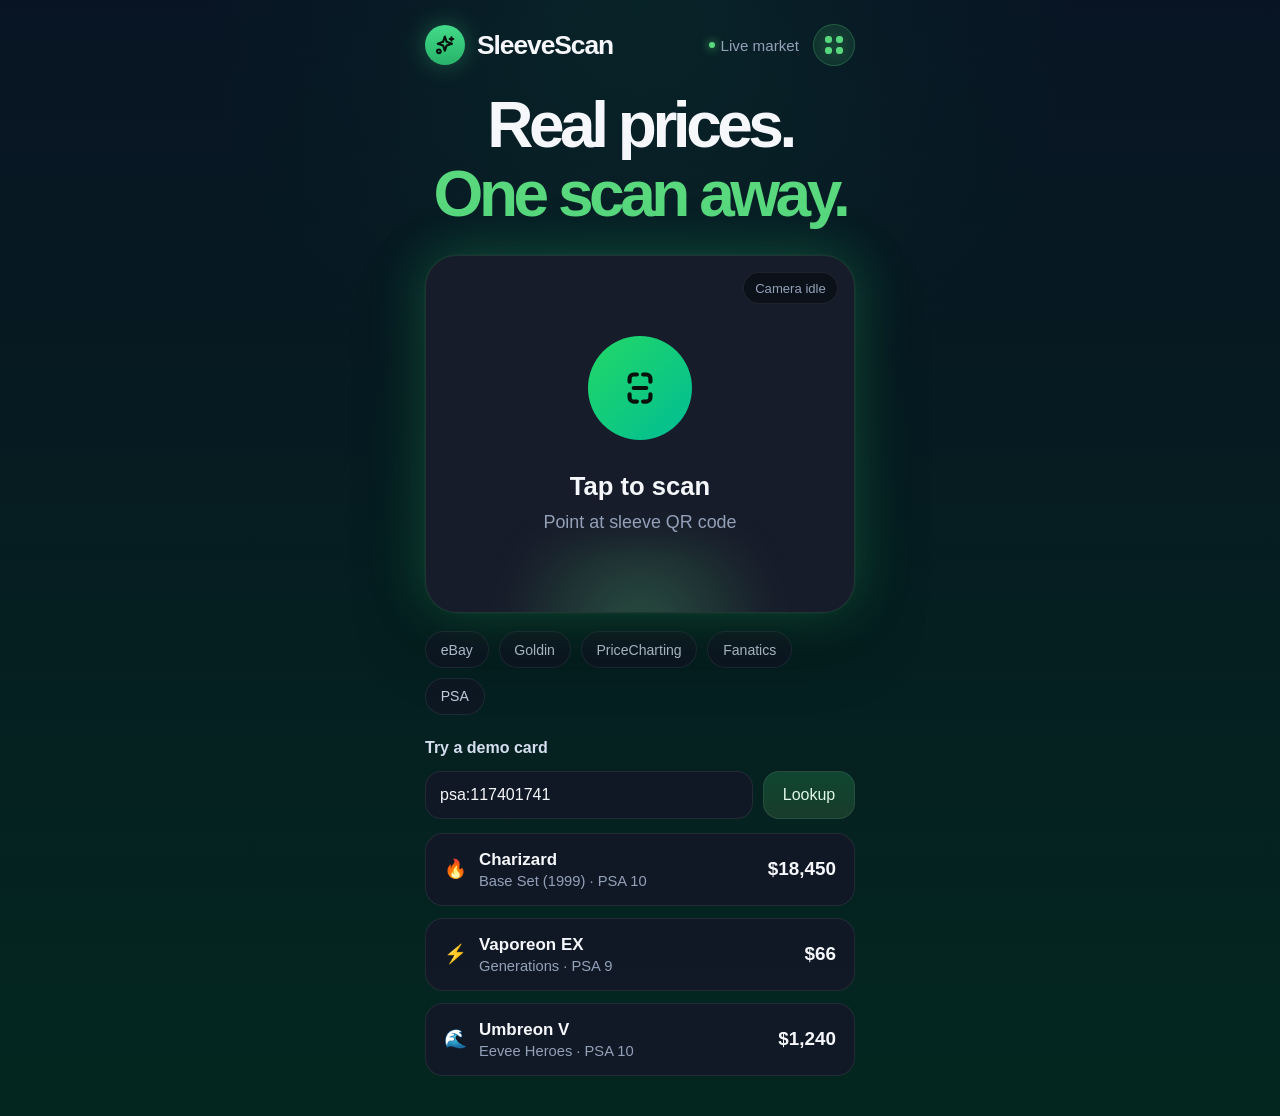
==== index.html @ 1292864e "Initial SleeveScan app" ====
<!doctype html>
<html lang="en">
  <head>
    <meta charset="UTF-8" />
    <meta name="viewport" content="width=device-width, initial-scale=1.0" />
    <title>SleeveScan</title>
    <link rel="stylesheet" href="./styles.css" />
  </head>
  <body>
    <main class="app-shell">
      <section class="mobile-frame">
        <header class="topbar">
          <div class="brand">
            <div class="brand__mark" aria-hidden="true">
              <svg viewBox="0 0 32 32" focusable="false">
                <path d="M15.8 4.7l2.4 7.1 7.1 2.4-7.1 2.4-2.4 7.1-2.4-7.1-7.1-2.4 7.1-2.4 2.4-7.1z" />
                <path d="M24.6 5.6v4.8" />
                <path d="M22.2 8h4.8" />
                <circle cx="7.8" cy="24.4" r="2.5" />
              </svg>
            </div>
            <span class="brand__name">SleeveScan</span>
          </div>
          <div class="topbar__actions">
            <p class="live-indicator">Live market</p>
            <a class="qr-nav-button" href="./qr.html" aria-label="Create Qr Code">
              <span class="qr-nav-button__grid" aria-hidden="true">
                <span></span>
                <span></span>
                <span></span>
                <span></span>
              </span>
            </a>
          </div>
        </header>

        <section class="hero">
          <h1>
            Real prices.
            <span>One scan away.</span>
          </h1>
        </section>

        <section class="scanner-panel">
          <video
            id="scanner-video"
            class="scanner-video"
            playsinline
            muted
          ></video>
          <div class="scanner-glow" aria-hidden="true"></div>
          <button id="camera-button" class="scanner-cta" type="button">
            <span class="scanner-cta__icon" aria-hidden="true">
              <svg viewBox="0 0 48 48" focusable="false">
                <path d="M14 18v-3.2c0-2.1 1.7-3.8 3.8-3.8H21" />
                <path d="M27 11h3.2c2.1 0 3.8 1.7 3.8 3.8V18" />
                <path d="M34 30v3.2c0 2.1-1.7 3.8-3.8 3.8H27" />
                <path d="M21 37h-3.2c-2.1 0-3.8-1.7-3.8-3.8V30" />
                <path d="M18 24h12" />
              </svg>
            </span>
            <strong>Tap to scan</strong>
            <span>Point at sleeve QR code</span>
          </button>
          <p id="scanner-status" class="scanner-status">
            Open the camera on a phone to scan a QR sticker, or use a demo code
            below.
          </p>
          <span id="scanner-badge" class="scanner-badge">Camera idle</span>
        </section>

        <div class="source-pills" aria-label="Source coverage">
          <span>eBay</span>
          <span>Goldin</span>
          <span>PriceCharting</span>
          <span>Fanatics</span>
          <span>PSA</span>
        </div>

        <section class="demo-section">
          <div class="demo-section__header">
            <p>Try a demo card</p>
          </div>

          <div class="scan-input-row">
            <label class="scan-input">
              <span class="sr-only">Sleeve QR code</span>
              <input
                id="code-input"
                type="text"
                placeholder="Try psa:117401741 or raw:charizard-base-4"
                autocomplete="off"
              />
            </label>
            <button id="lookup-button" class="lookup-button" type="button">
              Lookup
            </button>
          </div>

          <div class="demo-list">
            <a class="demo-card" href="./details.html?card=raw%3Acharizard-base-4">
              <div class="demo-card__info">
                <span class="demo-card__icon">🔥</span>
                <div>
                  <strong>Charizard</strong>
                  <p>Base Set (1999) · PSA 10</p>
                </div>
              </div>
              <span class="demo-card__price">$18,450</span>
            </a>

            <a class="demo-card" href="./details.html?card=psa%3A134400879">
              <div class="demo-card__info">
                <span class="demo-card__icon">⚡</span>
                <div>
                  <strong>Vaporeon EX</strong>
                  <p>Generations · PSA 9</p>
                </div>
              </div>
              <span class="demo-card__price">$66</span>
            </a>

            <a class="demo-card" href="./details.html?card=psa%3A117401741">
              <div class="demo-card__info">
                <span class="demo-card__icon">🌊</span>
                <div>
                  <strong>Umbreon V</strong>
                  <p>Eevee Heroes · PSA 10</p>
                </div>
              </div>
              <span class="demo-card__price">$1,240</span>
            </a>
          </div>
        </section>

      </section>
    </main>

    <script type="module" src="./src/main.js"></script>
  </body>
</html>
---- styles.css ----
:root {
  color-scheme: dark;
  font-family: "Camera Plain Variable", "Camera Plain", "Inter", sans-serif;
  --bg: #07141d;
  --bg-2: #05251d;
  --panel: #171c2a;
  --panel-2: #101928;
  --panel-3: rgba(255, 255, 255, 0.04);
  --text: #f5f7fb;
  --muted: #93a0b8;
  --line: rgba(255, 255, 255, 0.08);
  --green: #59d87e;
  --green-deep: #2bb86b;
  --glow: rgba(46, 226, 126, 0.34);
}

* {
  box-sizing: border-box;
}

body {
  margin: 0;
  min-height: 100vh;
  color: var(--text);
  background:
    radial-gradient(circle at top center, rgba(9, 74, 54, 0.28), transparent 34%),
    linear-gradient(180deg, #081423 0%, #03271f 100%);
}

button,
input {
  font: inherit;
}

button {
  appearance: none;
  border: 0;
  background: none;
  color: inherit;
  cursor: pointer;
}

button:focus-visible,
input:focus-visible {
  outline: 2px solid rgba(89, 216, 126, 0.45);
  outline-offset: 2px;
}

.app-shell {
  min-height: 100vh;
  display: grid;
  place-items: center;
  padding: 24px 14px 40px;
}

.mobile-frame {
  width: min(100%, 430px);
}

.details-frame {
  width: min(100%, 860px);
}

.topbar,
.brand,
.demo-card,
.section-heading {
  display: flex;
  align-items: center;
}

.topbar,
.section-heading {
  justify-content: space-between;
}

.topbar {
  margin-bottom: 28px;
  position: relative;
  z-index: 30;
}

.topbar--details {
  margin-bottom: 34px;
}

.brand {
  gap: 12px;
}

.topbar__actions {
  display: flex;
  align-items: center;
  gap: 14px;
}

.brand--link {
  text-decoration: none;
  color: inherit;
}

.brand__mark {
  width: 40px;
  height: 40px;
  border-radius: 999px;
  display: grid;
  place-items: center;
  background: linear-gradient(180deg, #43db89 0%, #28b36a 100%);
  color: #06120d;
  box-shadow: 0 0 24px rgba(70, 220, 136, 0.32);
}

.brand__mark svg {
  width: 24px;
  height: 24px;
  fill: none;
  stroke: #06120d;
  stroke-width: 2.8;
  stroke-linecap: round;
  stroke-linejoin: round;
}

.brand__mark circle {
  fill: none;
}

.brand__name {
  font-size: 1.65rem;
  font-weight: 800;
  letter-spacing: -0.04em;
}

.qr-nav-button {
  width: 42px;
  height: 42px;
  display: inline-grid;
  place-items: center;
  border-radius: 999px;
  background: rgba(89, 216, 126, 0.12);
  border: 1px solid rgba(89, 216, 126, 0.26);
  text-decoration: none;
  transition: transform 160ms ease, background 160ms ease;
}

.qr-nav-button:hover {
  transform: translateY(-1px);
  background: rgba(89, 216, 126, 0.18);
}

.qr-nav-button__grid {
  width: 18px;
  height: 18px;
  display: grid;
  grid-template-columns: repeat(2, 1fr);
  gap: 4px;
}

.qr-nav-button__grid span {
  border-radius: 3px;
  background: var(--green);
  box-shadow: 0 0 12px rgba(89, 216, 126, 0.34);
}

.topbar-link {
  min-height: 40px;
  display: inline-flex;
  align-items: center;
  padding: 0 14px;
  border-radius: 999px;
  color: #dff7e5;
  background: rgba(89, 216, 126, 0.12);
  border: 1px solid rgba(89, 216, 126, 0.22);
  text-decoration: none;
  font-weight: 700;
}

.live-indicator {
  margin: 0;
  position: relative;
  padding-left: 12px;
  color: var(--muted);
  font-size: 0.95rem;
}

.live-indicator::before {
  content: "";
  position: absolute;
  left: 0;
  top: 50%;
  width: 6px;
  height: 6px;
  border-radius: 999px;
  transform: translateY(-50%);
  background: var(--green);
  box-shadow: 0 0 10px var(--green);
}

.hero {
  text-align: center;
}

.hero h1 {
  margin: 0;
  font-size: clamp(2.5rem, 9vw, 4rem);
  line-height: 0.98;
  letter-spacing: -0.07em;
}

.hero h1 span {
  display: block;
  margin-top: 6px;
  color: var(--green);
}

.hero__lede {
  max-width: 34ch;
  margin: 16px auto 0;
  color: var(--muted);
  font-size: 1.03rem;
  line-height: 1.6;
}

.qr-page-hero {
  margin: 28px 0 22px;
}

.qr-page-hero h1,
.qr-page-hero p {
  margin: 0;
}

.qr-page-hero h1 {
  font-size: 2.4rem;
  line-height: 1;
}

.qr-page-hero p {
  margin-top: 10px;
  color: var(--muted);
  line-height: 1.5;
}

.scanner-panel {
  position: relative;
  margin-top: 30px;
  padding: 0;
  min-height: 356px;
  border-radius: 32px;
  overflow: hidden;
  background: #171c2a;
  border: 1px solid rgba(91, 216, 127, 0.12);
  box-shadow:
    0 0 0 1px rgba(89, 216, 126, 0.04),
    0 0 54px rgba(46, 226, 126, 0.28),
    0 28px 68px rgba(0, 0, 0, 0.36);
  animation: scanner-card-glow 3.4s ease-in-out infinite;
}

.scanner-glow {
  position: absolute;
  inset: auto 8% -30%;
  height: 180px;
  background: radial-gradient(circle, rgba(89, 216, 126, 0.28), transparent 70%);
  filter: blur(18px);
  pointer-events: none;
  animation: pulse-glow 2.8s ease-in-out infinite;
}

.scanner-video {
  position: absolute;
  inset: 0;
  width: 100%;
  height: 100%;
  object-fit: cover;
  display: none;
  opacity: 0.45;
}

.scanner-video.is-live {
  display: block;
}

.scanner-cta {
  position: relative;
  z-index: 1;
  width: 100%;
  min-height: 356px;
  border-radius: 32px;
  display: grid;
  place-items: center;
  align-content: center;
  gap: 12px;
  background: transparent;
  border: 0;
  transition: transform 160ms ease, border-color 160ms ease, background 160ms ease;
}

.scanner-cta:hover {
  transform: translateY(-1px);
}

@keyframes pulse-glow {
  0% {
    opacity: 0.34;
    transform: scale(0.94);
  }

  50% {
    opacity: 0.7;
    transform: scale(1.06);
  }

  100% {
    opacity: 0.34;
    transform: scale(0.94);
  }
}

@keyframes scanner-card-glow {
  0%,
  100% {
    box-shadow:
      0 0 0 1px rgba(89, 216, 126, 0.04),
      0 0 38px rgba(46, 226, 126, 0.2),
      0 28px 68px rgba(0, 0, 0, 0.36);
  }

  50% {
    box-shadow:
      0 0 0 1px rgba(89, 216, 126, 0.1),
      0 0 64px rgba(46, 226, 126, 0.34),
      0 28px 68px rgba(0, 0, 0, 0.36);
  }
}

.scanner-cta__icon {
  width: 104px;
  height: 104px;
  border-radius: 999px;
  display: grid;
  place-items: center;
  margin-bottom: 22px;
  background: linear-gradient(135deg, #23d866 0%, #00bd94 100%);
  color: #07120c;
  font-weight: 800;
}

.scanner-cta__icon svg {
  width: 50px;
  height: 50px;
  fill: none;
  stroke: #07120c;
  stroke-width: 4;
  stroke-linecap: round;
  stroke-linejoin: round;
}

.scanner-cta strong {
  font-size: 1.6rem;
  line-height: 1;
}

.scanner-cta span:last-child {
  color: var(--muted);
  font-size: 1.12rem;
}

.scanner-status,
.scanner-badge,
.hero__lede,
.live-indicator,
.demo-card p,
.section-heading span,
.comp-card p,
.comp-card__meta,
.hero-card__meta,
.price-hero__note,
.stat-card p,
.trend-labels span,
.detail-comp__meta {
  color: var(--muted);
}

.scanner-status {
  position: absolute;
  left: 22px;
  right: 22px;
  bottom: 18px;
  z-index: 1;
  margin: 0;
  text-align: center;
  font-size: 0.8rem;
  line-height: 1.45;
  opacity: 0;
  pointer-events: none;
}

.scanner-badge {
  position: absolute;
  top: 16px;
  right: 16px;
  z-index: 2;
  padding: 0.45rem 0.7rem;
  border-radius: 999px;
  background: rgba(6, 13, 19, 0.7);
  border: 1px solid rgba(255, 255, 255, 0.08);
  font-size: 0.82rem;
}

.source-pills {
  display: flex;
  flex-wrap: wrap;
  gap: 10px;
  margin-top: 18px;
}

.source-pills span {
  padding: 0.58rem 0.92rem;
  border-radius: 999px;
  background: rgba(16, 23, 37, 0.78);
  border: 1px solid var(--line);
  color: #c5cee0;
  font-size: 0.88rem;
}

.source-chip {
  display: inline-flex;
  align-items: center;
  padding: 0.32rem 0.62rem;
  border-radius: 999px;
  background: rgba(89, 216, 126, 0.1);
  border: 1px solid rgba(89, 216, 126, 0.18);
  color: #c8f8d7;
  font-size: 0.77rem;
  white-space: nowrap;
}

.demo-section {
  margin-top: 24px;
}

.demo-section__header p {
  margin: 0 0 14px;
  color: #d6dfef;
  font-weight: 700;
}

.scan-input-row {
  display: grid;
  grid-template-columns: minmax(0, 1fr) auto;
  gap: 10px;
  margin-bottom: 14px;
}

.scan-input input,
.lookup-button,
.demo-card,
.qr-lab,
.qr-preview,
.comp-card,
.hero-card,
.price-hero,
.stat-card,
.trend-card,
.recent-card,
.detail-comp {
  border: 1px solid var(--line);
  background: rgba(18, 24, 39, 0.92);
}

.scan-input input {
  width: 100%;
  min-height: 48px;
  border-radius: 16px;
  color: var(--text);
  padding: 0 14px;
}

.lookup-button {
  min-width: 92px;
  min-height: 48px;
  border-radius: 16px;
  color: #dff7e5;
  background: linear-gradient(180deg, rgba(50, 177, 98, 0.26), rgba(27, 63, 45, 0.9));
}

.demo-list {
  display: grid;
  gap: 12px;
}

.demo-card {
  width: 100%;
  justify-content: space-between;
  gap: 16px;
  padding: 16px 18px;
  border-radius: 18px;
  text-align: left;
  color: inherit;
  text-decoration: none;
  transition: transform 160ms ease, border-color 160ms ease;
}

.demo-card:hover {
  transform: translateY(-1px);
  border-color: rgba(89, 216, 126, 0.24);
}

.demo-card__info {
  display: flex;
  align-items: center;
  gap: 12px;
  min-width: 0;
}

.demo-card__icon {
  font-size: 1.15rem;
}

.demo-card strong,
.comp-card strong {
  color: var(--text);
}

.demo-card strong {
  display: block;
  font-size: 1.06rem;
}

.demo-card p {
  margin: 3px 0 0;
  font-size: 0.92rem;
}

.demo-card__price {
  font-size: 1.18rem;
  font-weight: 700;
  white-space: nowrap;
}

.section-heading {
  margin-top: 18px;
}

.section-heading h3 {
  margin: 0;
  font-size: 0.98rem;
}

.section-heading h2 {
  margin: 0;
  font-size: 1.08rem;
}

.section-heading--compact {
  margin-top: 0;
}

.qr-lab {
  margin-top: 22px;
  padding: 18px;
  border-radius: 24px;
}

.qr-lab--page {
  margin-top: 0;
}

.qr-lab__controls {
  display: grid;
  gap: 12px;
  margin-top: 16px;
}

.qr-mode {
  display: grid;
  grid-template-columns: repeat(2, minmax(0, 1fr));
  gap: 8px;
}

.qr-mode label {
  position: relative;
  display: grid;
  place-items: center;
  min-height: 44px;
  border-radius: 14px;
  border: 1px solid var(--line);
  color: var(--muted);
  background: rgba(255, 255, 255, 0.03);
  cursor: pointer;
}

.qr-mode input {
  position: absolute;
  opacity: 0;
  pointer-events: none;
}

.qr-mode label:has(input:checked) {
  border-color: rgba(89, 216, 126, 0.34);
  color: #dff7e5;
  background: rgba(89, 216, 126, 0.12);
}

.qr-preview {
  display: grid;
  gap: 14px;
  margin-top: 16px;
  padding: 14px;
  border-radius: 20px;
}

.qr-preview__image-wrap {
  display: grid;
  place-items: center;
  padding: 14px;
  border-radius: 18px;
  background: #f7f9fb;
}

.qr-preview img {
  display: block;
  width: min(100%, 220px);
  aspect-ratio: 1;
}

.qr-preview__meta {
  min-width: 0;
}

.qr-preview__meta strong,
.qr-preview__meta p {
  display: block;
  overflow-wrap: anywhere;
}

.qr-preview__meta p {
  margin: 8px 0 0;
  color: var(--muted);
  font-size: 0.9rem;
  line-height: 1.4;
}

.qr-download {
  display: inline-flex;
  align-items: center;
  justify-content: center;
  min-height: 40px;
  margin-top: 12px;
  padding: 0 14px;
  border-radius: 999px;
  color: #06120d;
  background: var(--green);
  font-weight: 700;
  text-decoration: none;
}

.hero-card,
.trend-card,
.recent-card {
  padding: 26px;
  border-radius: 30px;
  background: linear-gradient(180deg, rgba(23, 28, 42, 0.96), rgba(18, 24, 39, 0.98));
}

.trend-card,
.recent-card {
  margin-top: 22px;
}

.hero-card__header,
.hero-card__title-row,
.stat-cards,
.detail-comp,
.detail-comp__main,
.detail-comp__meta,
.detail-comp__price-wrap {
  display: flex;
}

.hero-card__header {
  align-items: center;
  gap: 24px;
}

.hero-card__icon {
  flex: 0 0 auto;
  font-size: 7rem;
  line-height: 1;
}

.hero-card__identity h1 {
  margin: 0;
  font-size: clamp(2.6rem, 6vw, 4.2rem);
  line-height: 0.96;
  letter-spacing: -0.07em;
}

.hero-card__title-row {
  align-items: center;
  gap: 14px;
  flex-wrap: wrap;
}

.grade-pill,
.trend-pill {
  display: inline-flex;
  align-items: center;
  justify-content: center;
  border-radius: 999px;
  font-weight: 700;
}

.grade-pill {
  min-height: 40px;
  padding: 0 20px;
  background: linear-gradient(180deg, #59d87e 0%, #2fc467 100%);
  color: #04110a;
  font-size: 1.05rem;
}

.hero-card__meta {
  margin: 12px 0 0;
  font-size: 1.1rem;
}

.price-hero {
  margin-top: 26px;
  padding: 32px;
  border-radius: 24px;
  background: rgba(16, 22, 34, 0.92);
}

.price-hero__label {
  margin: 0;
  color: #aab2c5;
  font-size: 0.88rem;
  font-weight: 700;
  letter-spacing: 0.28em;
  text-transform: uppercase;
}

.price-hero__value {
  display: block;
  margin-top: 18px;
  font-size: clamp(4rem, 10vw, 6rem);
  line-height: 0.94;
  letter-spacing: -0.08em;
}

.trend-pill {
  margin-top: 18px;
  min-height: 56px;
  padding: 0 28px;
  background: rgba(44, 121, 70, 0.28);
  color: var(--green);
  font-size: 1.15rem;
}

.price-hero__note {
  max-width: 34ch;
  margin: 20px 0 0;
  font-size: 1rem;
  line-height: 1.5;
}

.stat-cards {
  gap: 18px;
  margin-top: 20px;
}

.stat-card {
  flex: 1 1 0;
  padding: 18px 22px;
  border-radius: 22px;
}

.stat-card p,
.stat-card strong {
  margin: 0;
}

.stat-card p {
  font-size: 0.98rem;
}

.stat-card strong {
  display: block;
  margin-top: 8px;
  font-size: 1.6rem;
}

.section-heading--large {
  margin-top: 0;
}

.section-heading--large h2 {
  margin: 0;
  font-size: 1.2rem;
}

.trend-chart {
  margin-top: 18px;
}

.trend-chart svg {
  width: 100%;
  height: 280px;
  display: block;
}

.trend-line {
  fill: none;
  stroke: #00d1aa;
  stroke-width: 5;
  stroke-linecap: round;
  stroke-linejoin: round;
}

.trend-labels {
  display: flex;
  justify-content: space-between;
  gap: 8px;
  margin-top: 4px;
}

.trend-labels span {
  font-size: 0.92rem;
}

.detail-comps {
  display: grid;
  gap: 14px;
  margin-top: 18px;
}

.detail-comp {
  align-items: center;
  justify-content: space-between;
  gap: 18px;
  padding: 18px 20px;
  border-radius: 22px;
}

.detail-comp__meta {
  gap: 14px;
  margin-bottom: 8px;
  font-size: 0.95rem;
}

.detail-comp__main {
  flex-direction: column;
  min-width: 0;
}

.detail-comp__source {
  padding: 0.28rem 0.88rem;
  border-radius: 999px;
  border: 1px solid rgba(255, 159, 67, 0.35);
  background: rgba(255, 159, 67, 0.12);
  color: #ff9f43;
  font-weight: 700;
}

.detail-comp strong {
  display: block;
  font-size: 1.08rem;
  line-height: 1.35;
}

.detail-comp__price-wrap {
  align-items: center;
  gap: 10px;
  white-space: nowrap;
}

.detail-comp__price {
  font-size: 1.18rem;
  font-weight: 700;
}

.detail-comp__arrow {
  color: #9aa5bb;
  font-size: 1.2rem;
}

.sr-only {
  position: absolute;
  width: 1px;
  height: 1px;
  padding: 0;
  margin: -1px;
  overflow: hidden;
  clip: rect(0, 0, 0, 0);
  white-space: nowrap;
  border: 0;
}

@media (max-width: 420px) {
  .brand__name {
    font-size: 1.45rem;
  }

  .hero h1 {
    font-size: 2.2rem;
  }

  .hero-card__header,
  .stat-cards,
  .detail-comp {
    flex-direction: column;
    align-items: flex-start;
  }
}

@media (min-width: 700px) {
  .details-frame {
    width: min(100%, 980px);
  }

  .topbar--details .brand__mark {
    width: 56px;
    height: 56px;
    font-size: 1.5rem;
  }

  .topbar--details .brand__name {
    font-size: 2.2rem;
  }

  .hero-card,
  .trend-card,
  .recent-card {
    padding: 34px;
    border-radius: 34px;
  }
}
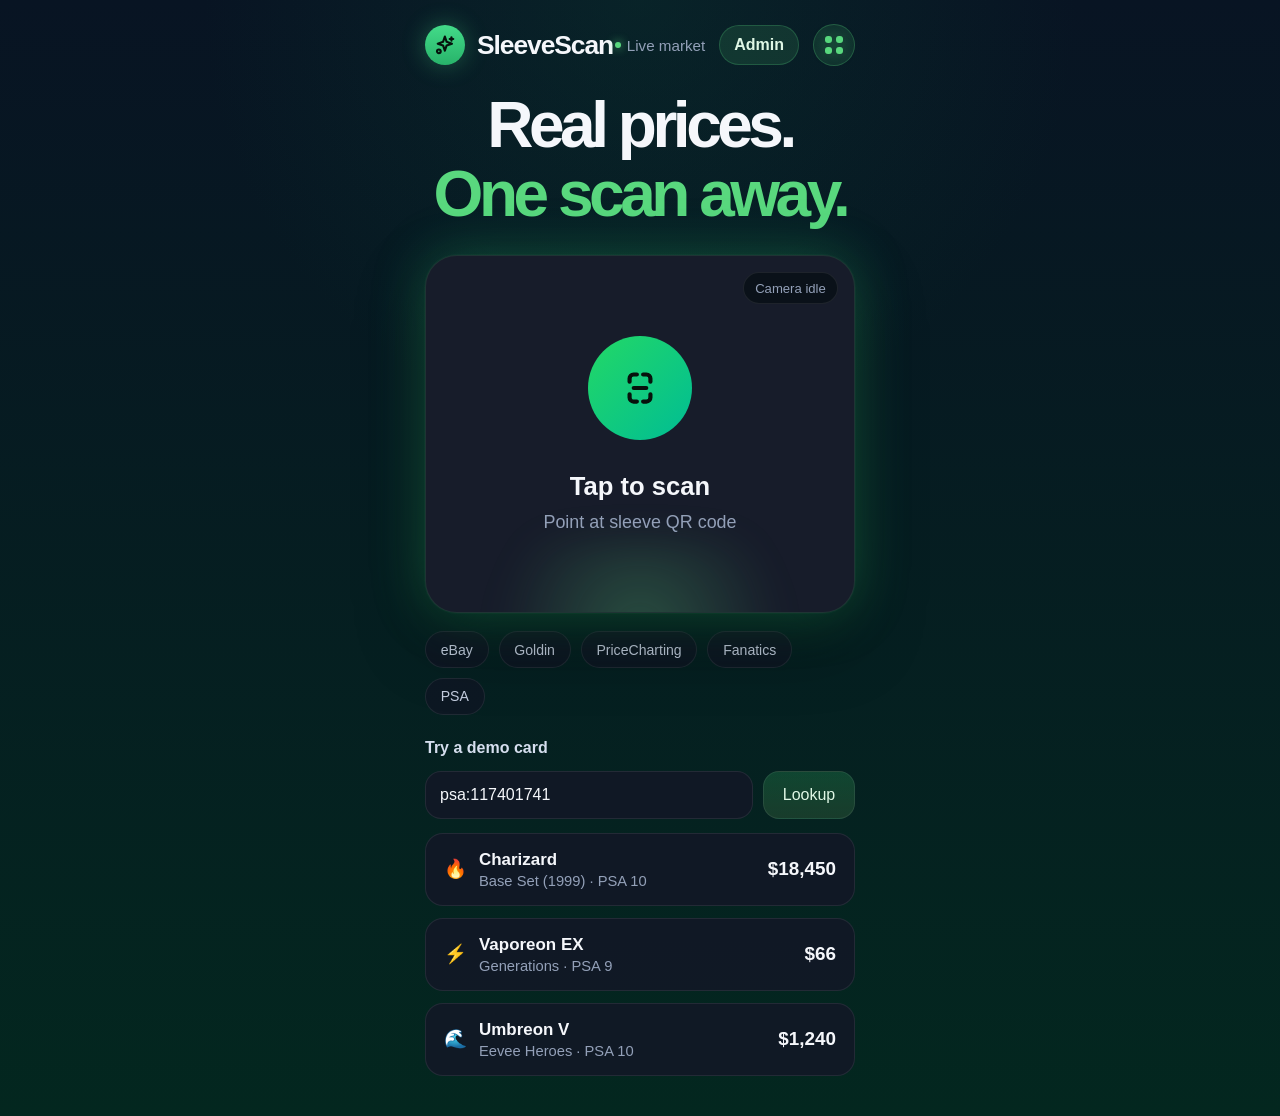
==== commit 8042f098: "Add seller admin card catalog flow" ====
--- a/index.html
+++ b/index.html
@@ -23,6 +23,7 @@
           </div>
           <div class="topbar__actions">
             <p class="live-indicator">Live market</p>
+            <a class="topbar-link" href="./admin.html">Admin</a>
             <a class="qr-nav-button" href="./qr.html" aria-label="Create Qr Code">
               <span class="qr-nav-button__grid" aria-hidden="true">
                 <span></span>
--- a/styles.css
+++ b/styles.css
@@ -61,6 +61,10 @@
   width: min(100%, 860px);
 }
 
+.admin-frame {
+  width: min(100%, 760px);
+}
+
 .topbar,
 .brand,
 .demo-card,
@@ -484,6 +488,19 @@
   background: linear-gradient(180deg, rgba(50, 177, 98, 0.26), rgba(27, 63, 45, 0.9));
 }
 
+.qr-print-button {
+  min-height: 48px;
+  border-radius: 16px;
+  color: #06120d;
+  background: var(--green);
+  font-weight: 800;
+}
+
+.qr-print-button--wide {
+  width: 100%;
+  margin-top: 14px;
+}
+
 .demo-list {
   display: grid;
   gap: 12px;
@@ -655,6 +672,232 @@
   text-decoration: none;
 }
 
+.saved-qr-panel {
+  margin-top: 22px;
+}
+
+.saved-qr-list {
+  display: grid;
+  gap: 12px;
+}
+
+.saved-qr-item {
+  display: grid;
+  grid-template-columns: 72px minmax(0, 1fr);
+  gap: 14px;
+  align-items: center;
+  padding: 14px;
+  border-radius: 20px;
+  border: 1px solid var(--line);
+  background: rgba(18, 24, 39, 0.92);
+}
+
+.saved-qr-item img {
+  width: 72px;
+  height: 72px;
+  border-radius: 12px;
+  background: #f7f9fb;
+  padding: 6px;
+}
+
+.saved-qr-item__content {
+  min-width: 0;
+}
+
+.saved-qr-item__content strong,
+.saved-qr-item__content p {
+  display: block;
+  overflow-wrap: anywhere;
+}
+
+.saved-qr-item__content p {
+  margin: 5px 0 0;
+  color: var(--muted);
+  font-size: 0.82rem;
+  line-height: 1.35;
+}
+
+.saved-qr-item__actions {
+  grid-column: 1 / -1;
+  display: grid;
+  grid-template-columns: repeat(2, minmax(0, 1fr));
+  gap: 10px;
+}
+
+.saved-qr-item__actions a,
+.saved-qr-item__actions button {
+  min-height: 42px;
+  display: inline-flex;
+  align-items: center;
+  justify-content: center;
+  border-radius: 14px;
+  color: #dff7e5;
+  background: rgba(89, 216, 126, 0.12);
+  border: 1px solid rgba(89, 216, 126, 0.22);
+  text-decoration: none;
+  font-weight: 700;
+}
+
+.saved-qr-empty {
+  margin: 0;
+  padding: 18px;
+  border-radius: 18px;
+  color: var(--muted);
+  background: rgba(18, 24, 39, 0.92);
+  border: 1px solid var(--line);
+}
+
+.admin-panel {
+  margin-top: 22px;
+  padding: 18px;
+  border-radius: 24px;
+  border: 1px solid var(--line);
+  background: rgba(18, 24, 39, 0.92);
+}
+
+.admin-search {
+  display: grid;
+  grid-template-columns: minmax(0, 1fr) auto;
+  gap: 10px;
+  margin-top: 16px;
+}
+
+.admin-photo {
+  display: flex;
+  align-items: center;
+  gap: 12px;
+  margin-top: 12px;
+  padding: 14px;
+  border-radius: 18px;
+  border: 1px dashed rgba(89, 216, 126, 0.28);
+  background: rgba(89, 216, 126, 0.06);
+  cursor: pointer;
+}
+
+.admin-photo input {
+  display: none;
+}
+
+.admin-photo__icon {
+  width: 44px;
+  height: 44px;
+  display: grid;
+  place-items: center;
+  border-radius: 14px;
+  color: #06120d;
+  background: var(--green);
+  font-weight: 800;
+}
+
+.admin-photo strong,
+.admin-photo small {
+  display: block;
+}
+
+.admin-photo small,
+.admin-status {
+  color: var(--muted);
+}
+
+.admin-photo-preview {
+  width: 100%;
+  max-height: 260px;
+  margin-top: 12px;
+  object-fit: contain;
+  border-radius: 18px;
+  background: rgba(0, 0, 0, 0.2);
+  border: 1px solid var(--line);
+}
+
+.admin-status {
+  margin: 14px 0 0;
+  line-height: 1.45;
+}
+
+.catalog-results {
+  display: grid;
+  gap: 12px;
+  margin-top: 14px;
+}
+
+.catalog-card {
+  display: grid;
+  grid-template-columns: 64px minmax(0, 1fr);
+  gap: 14px;
+  align-items: center;
+  padding: 12px;
+  border-radius: 18px;
+  text-align: left;
+  border: 1px solid var(--line);
+  background: rgba(255, 255, 255, 0.04);
+}
+
+.catalog-card:hover {
+  border-color: rgba(89, 216, 126, 0.28);
+}
+
+.catalog-card img {
+  width: 64px;
+  border-radius: 8px;
+}
+
+.catalog-card strong,
+.catalog-card small {
+  display: block;
+}
+
+.catalog-card small {
+  margin-top: 4px;
+  color: var(--muted);
+  line-height: 1.35;
+}
+
+.selected-card {
+  display: grid;
+  grid-template-columns: 78px minmax(0, 1fr);
+  gap: 14px;
+  align-items: center;
+  margin-top: 16px;
+}
+
+.selected-card img {
+  width: 78px;
+  border-radius: 10px;
+}
+
+.selected-card h3,
+.selected-card p {
+  margin: 0;
+}
+
+.selected-card p {
+  margin-top: 6px;
+  color: var(--muted);
+}
+
+.admin-fields {
+  display: grid;
+  gap: 12px;
+  margin-top: 16px;
+}
+
+.admin-fields label span {
+  display: block;
+  margin-bottom: 7px;
+  color: var(--muted);
+  font-size: 0.86rem;
+}
+
+.admin-fields select {
+  width: 100%;
+  min-height: 48px;
+  padding: 0 12px;
+  border-radius: 14px;
+  color: var(--text);
+  background: rgba(7, 14, 24, 0.74);
+  border: 1px solid var(--line);
+}
+
 .hero-card,
 .trend-card,
 .recent-card {
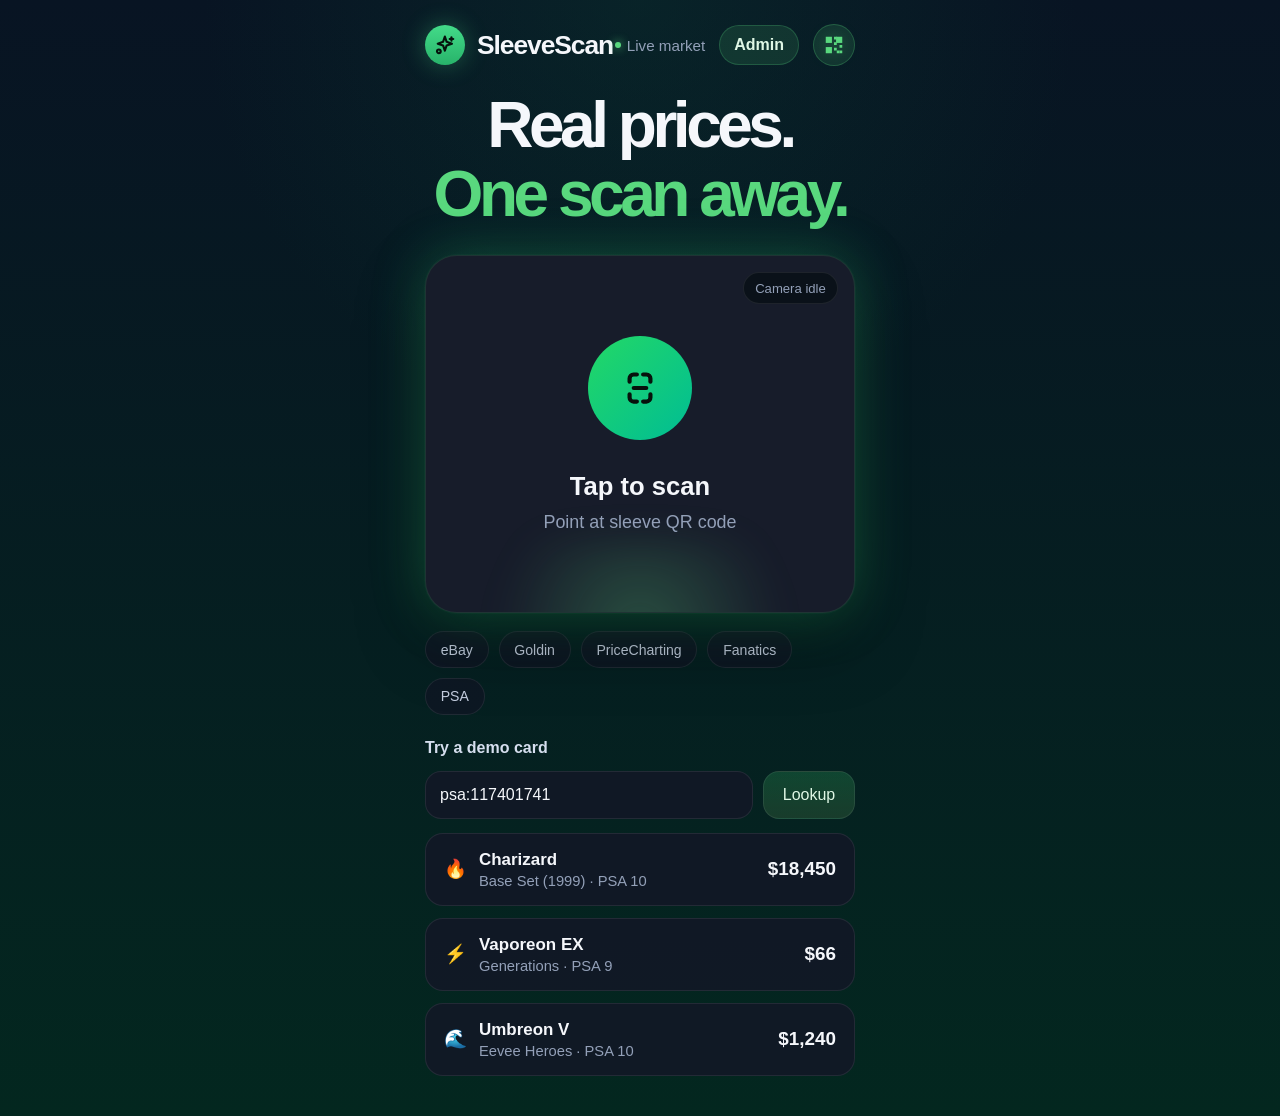
==== commit c9fe7487: "Update QR nav icon" ====
--- a/index.html
+++ b/index.html
@@ -25,12 +25,20 @@
             <p class="live-indicator">Live market</p>
             <a class="topbar-link" href="./admin.html">Admin</a>
             <a class="qr-nav-button" href="./qr.html" aria-label="Create Qr Code">
-              <span class="qr-nav-button__grid" aria-hidden="true">
-                <span></span>
-                <span></span>
-                <span></span>
-                <span></span>
-              </span>
+              <svg class="qr-nav-button__icon" viewBox="0 0 32 32" aria-hidden="true" focusable="false">
+                <path d="M4 4h9v9H4z" />
+                <path d="M19 4h9v9h-9z" />
+                <path d="M4 19h9v9H4z" />
+                <path d="M16 4h4v4h-4z" />
+                <path d="M16 12h4v4h-4z" />
+                <path d="M24 16h4v4h-4z" />
+                <path d="M16 20h4v4h-4z" />
+                <path d="M20 24h4v4h-4z" />
+                <path d="M24 24h4v4h-4z" />
+                <path d="M8 8h1.8v1.8H8z" />
+                <path d="M23 8h1.8v1.8H23z" />
+                <path d="M8 23h1.8v1.8H8z" />
+              </svg>
             </a>
           </div>
         </header>
--- a/styles.css
+++ b/styles.css
@@ -151,18 +151,11 @@
   background: rgba(89, 216, 126, 0.18);
 }
 
-.qr-nav-button__grid {
-  width: 18px;
-  height: 18px;
-  display: grid;
-  grid-template-columns: repeat(2, 1fr);
-  gap: 4px;
-}
-
-.qr-nav-button__grid span {
-  border-radius: 3px;
-  background: var(--green);
-  box-shadow: 0 0 12px rgba(89, 216, 126, 0.34);
+.qr-nav-button__icon {
+  width: 22px;
+  height: 22px;
+  fill: var(--green);
+  filter: drop-shadow(0 0 8px rgba(89, 216, 126, 0.34));
 }
 
 .topbar-link {
@@ -762,51 +755,64 @@
   margin-top: 16px;
 }
 
-.admin-photo {
-  display: flex;
-  align-items: center;
-  gap: 12px;
+.card-scan-panel {
+  position: relative;
   margin-top: 12px;
-  padding: 14px;
+  min-height: 230px;
+  overflow: hidden;
+  border-radius: 22px;
+  border: 1px solid rgba(89, 216, 126, 0.22);
+  background:
+    linear-gradient(180deg, rgba(18, 24, 39, 0.72), rgba(18, 24, 39, 0.94)),
+    #101827;
+  box-shadow: 0 0 36px rgba(46, 226, 126, 0.18);
+}
+
+.card-scan-video {
+  position: absolute;
+  inset: 0;
+  width: 100%;
+  height: 100%;
+  object-fit: cover;
+  display: none;
+  opacity: 0.72;
+}
+
+.card-scan-video.is-live {
+  display: block;
+}
+
+.card-scan-overlay {
+  position: absolute;
+  inset: 0;
+  display: grid;
+  place-items: center;
+  pointer-events: none;
+}
+
+.card-scan-overlay span {
+  width: min(72%, 260px);
+  aspect-ratio: 0.72;
+  border: 2px solid rgba(89, 216, 126, 0.7);
   border-radius: 18px;
-  border: 1px dashed rgba(89, 216, 126, 0.28);
-  background: rgba(89, 216, 126, 0.06);
-  cursor: pointer;
-}
-
-.admin-photo input {
-  display: none;
-}
-
-.admin-photo__icon {
-  width: 44px;
-  height: 44px;
-  display: grid;
-  place-items: center;
-  border-radius: 14px;
+  box-shadow: 0 0 0 999px rgba(2, 8, 13, 0.28);
+}
+
+.card-scan-button {
+  position: absolute;
+  left: 18px;
+  right: 18px;
+  bottom: 18px;
+  min-height: 50px;
+  border-radius: 16px;
   color: #06120d;
   background: var(--green);
+  border: 0;
   font-weight: 800;
 }
 
-.admin-photo strong,
-.admin-photo small {
-  display: block;
-}
-
-.admin-photo small,
 .admin-status {
   color: var(--muted);
-}
-
-.admin-photo-preview {
-  width: 100%;
-  max-height: 260px;
-  margin-top: 12px;
-  object-fit: contain;
-  border-radius: 18px;
-  background: rgba(0, 0, 0, 0.2);
-  border: 1px solid var(--line);
 }
 
 .admin-status {
@@ -814,10 +820,40 @@
   line-height: 1.45;
 }
 
+.catalog-results-shell {
+  margin-top: 14px;
+}
+
+.catalog-results-shell--popup {
+  position: relative;
+  margin-top: -4px;
+  padding: 14px;
+  border-radius: 22px;
+  background: rgba(10, 15, 25, 0.96);
+  border: 1px solid rgba(89, 216, 126, 0.2);
+  box-shadow: 0 18px 48px rgba(0, 0, 0, 0.34);
+}
+
+.catalog-results-header {
+  display: flex;
+  align-items: center;
+  justify-content: space-between;
+  gap: 12px;
+  margin-bottom: 12px;
+}
+
+.catalog-results-header button {
+  min-height: 34px;
+  padding: 0 10px;
+  border-radius: 999px;
+  color: var(--muted);
+  background: rgba(255, 255, 255, 0.06);
+  border: 1px solid var(--line);
+}
+
 .catalog-results {
   display: grid;
   gap: 12px;
-  margin-top: 14px;
 }
 
 .catalog-card {
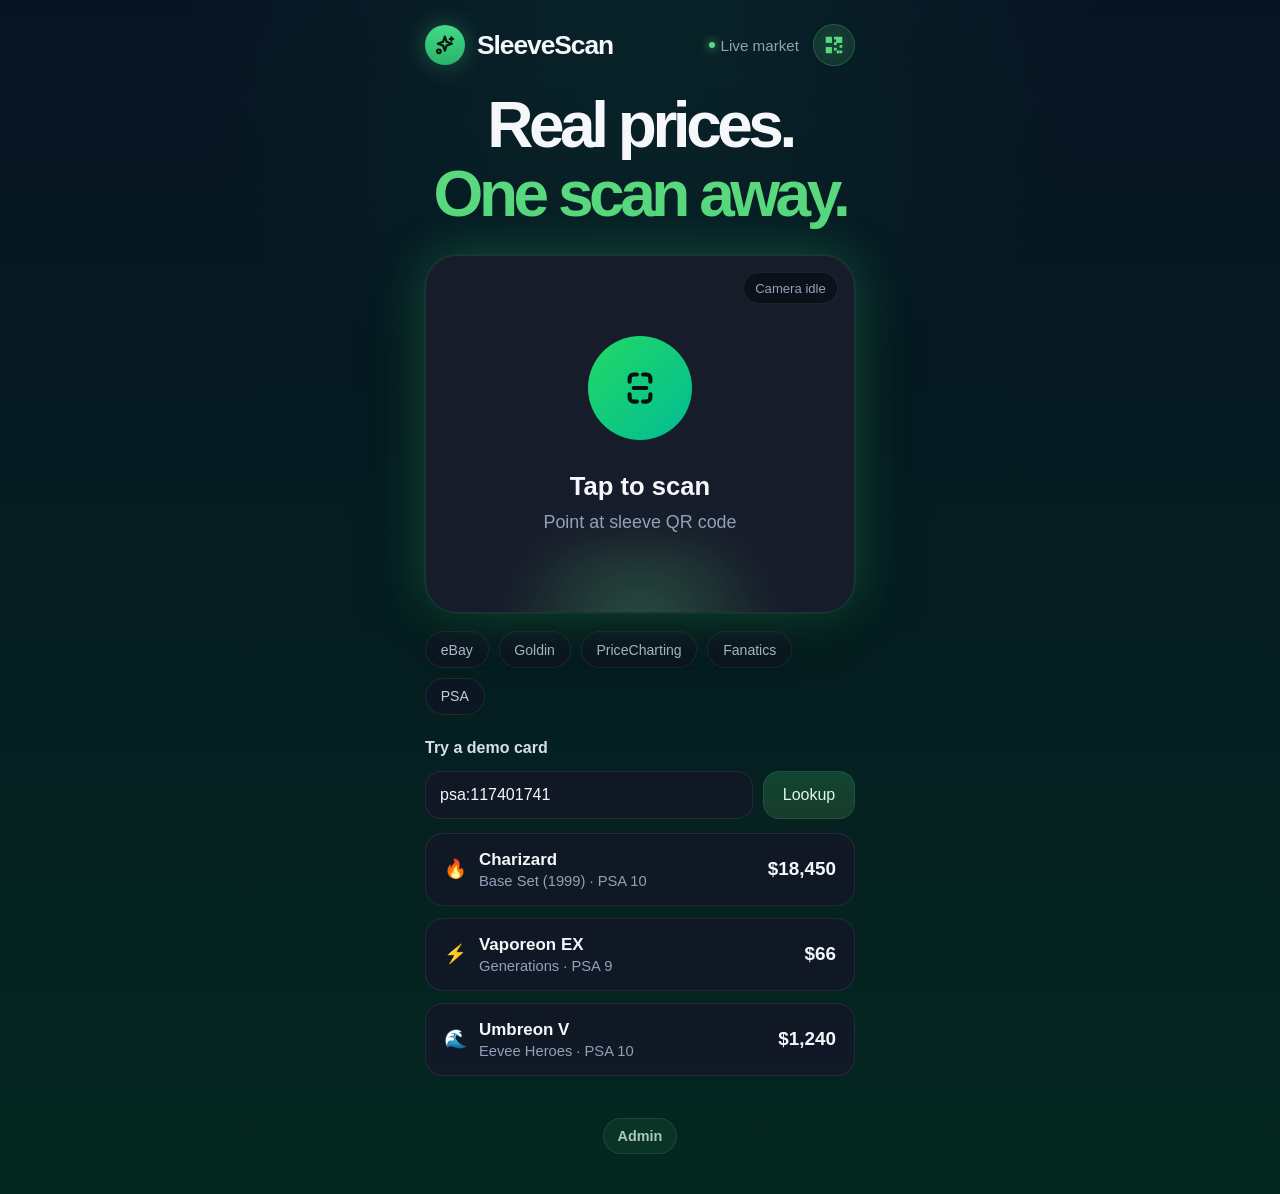
==== commit a86ec31f: "Move admin link to footer" ====
--- a/index.html
+++ b/index.html
@@ -23,7 +23,6 @@
           </div>
           <div class="topbar__actions">
             <p class="live-indicator">Live market</p>
-            <a class="topbar-link" href="./admin.html">Admin</a>
             <a class="qr-nav-button" href="./qr.html" aria-label="Create Qr Code">
               <svg class="qr-nav-button__icon" viewBox="0 0 32 32" aria-hidden="true" focusable="false">
                 <path d="M4 4h9v9H4z" />
@@ -142,6 +141,9 @@
           </div>
         </section>
 
+        <footer class="app-footer">
+          <a href="./admin.html">Admin</a>
+        </footer>
       </section>
     </main>
 
--- a/styles.css
+++ b/styles.css
@@ -171,6 +171,32 @@
   font-weight: 700;
 }
 
+.app-footer {
+  display: flex;
+  justify-content: center;
+  margin-top: 34px;
+  padding: 8px 0 0;
+}
+
+.app-footer a {
+  min-height: 36px;
+  display: inline-flex;
+  align-items: center;
+  padding: 0 14px;
+  border-radius: 999px;
+  color: rgba(223, 247, 229, 0.76);
+  background: rgba(89, 216, 126, 0.08);
+  border: 1px solid rgba(89, 216, 126, 0.14);
+  text-decoration: none;
+  font-size: 0.9rem;
+  font-weight: 700;
+}
+
+.app-footer a:hover {
+  color: #dff7e5;
+  background: rgba(89, 216, 126, 0.13);
+}
+
 .live-indicator {
   margin: 0;
   position: relative;
